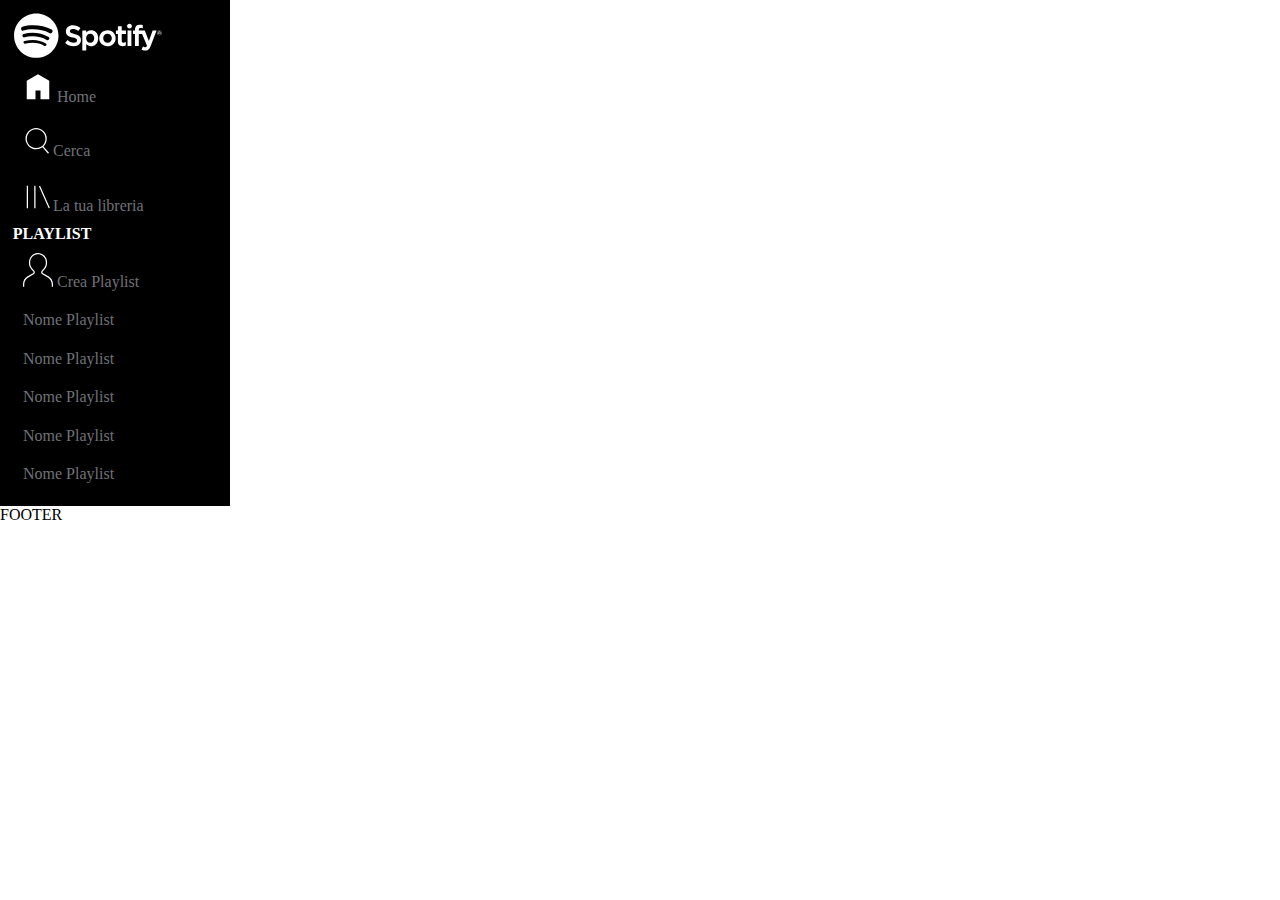
==== index.html @ 9f7e7fe9 "Back to scratch" ====
<!DOCTYPE html>
<html lang="en">
  <head>
    <meta charset="UTF-8" />
    <meta http-equiv="X-UA-Compatible" content="IE=edge" />
    <meta name="viewport" content="width=device-width, initial-scale=1.0" />
    <link rel="stylesheet" href="./css/main.css" />
    <title>Document</title>
  </head>
  <body>
    <!--Side bar-->
    <div class="top">
      <aside>
        <img src="./img/logo.svg" alt="Spotify" />
        <!--Aside navigation-->
        <ul>
          <li><img src="./img/home.svg" alt="" /> Home</li>
          <li><img src="./img/search.svg" alt="" />Cerca</li>
          <li><img src="./img/libreria.svg" alt="" />La tua libreria</li>
        </ul>

        <!--Aside playlist-->
        <h4>PLAYLIST</h4>
        <ul>
          <li>
            <img src="./img/profile.svg" alt="" srcset="" /> Crea Playlist
          </li>
          <li>Nome Playlist</li>
          <li>Nome Playlist</li>
          <li>Nome Playlist</li>
          <li>Nome Playlist</li>
          <li>Nome Playlist</li>
        </ul>
      </aside>

      <!--Content Container-->
      <div class="content-container"></div>
    </div>
    <!--Footer-->
    <div class="bottom">
      <footer><div>FOOTER</div></footer>
    </div>
  </body>
</html>
---- css/main.css ----
* {
  margin: 0;
  padding: 0;
  box-sizing: border-box;
  font-family: Montserrat;
}

body {
  display: flex;
  flex-direction: column;
}

/*Utilities*/
.padding {
  padding: 2%;
}
/*Aside*/

aside {
  width: 230px;
  background-color: black;
  padding: 1%;
}

aside > img {
  width: 150px;
}
aside > ul {
  list-style-type: none;
}
aside ul img {
  width: 30px;
}
aside li {
  color: #707277;
  padding: 5%;
}

aside h4 {
  color: white;
}

/*Header*/

.header-container {
  display: flex;
  background-color: #080b12;
  justify-content: right;
  padding: 1%;
}
.button {
  color: white;
  background-color: black;
  padding: 10px 30px;
  border-radius: 17px;
  font-weight: bold;
}

/*Main*/

.gallery-container {
  flex-grow: 1;
  background-color: #141922;
}

/*Nav bar*/
.nav-list {
  display: flex;
  list-style-type: none;
  justify-content: center;
  padding: 1%;
  color: #73767a;
}

.nav-list > li {
  padding: 6px;
  font-weight: bold;
}
/*Sections*/

section {
  display: flex;
  flex-wrap: wrap;
}
.card {
  background-color: blueviolet;
  margin: 2px;
  width: calc(100% / 6);
  height: 300px;
}

.card img {
  width: 100%;
  height: 100%;
  object-fit: cover;
}

.top {
  flex-grow: 1;
  display: flex;
}
.bottom {
  height: 10vh;
}
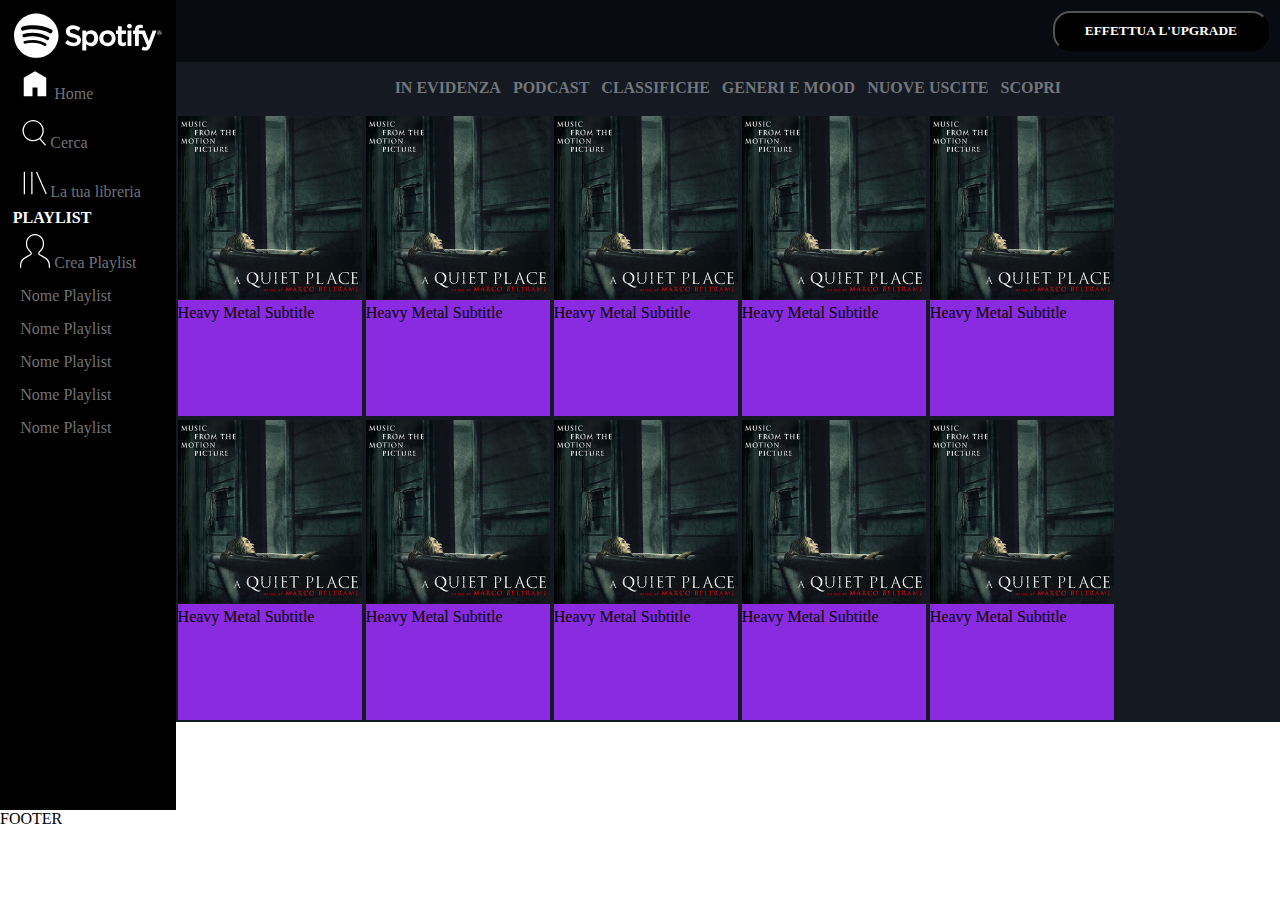
==== commit e2f780f3: "Last change" ====
--- a/index.html
+++ b/index.html
@@ -34,7 +34,90 @@
       </aside>
 
       <!--Content Container-->
-      <div class="content-container"></div>
+      <div class="content-container">
+        <header>
+          <div class="header-container">
+            <button class="button">EFFETTUA L'UPGRADE</button>
+          </div>
+        </header>
+
+        <main>
+          <!--Aside-->
+
+          <div class="gallery-container">
+            <!--Navigation-->
+            <nav>
+              <ul class="nav-list border">
+                <li>IN EVIDENZA</li>
+                <li>PODCAST</li>
+                <li>CLASSIFICHE</li>
+                <li>GENERI E MOOD</li>
+                <li>NUOVE USCITE</li>
+                <li>SCOPRI</li>
+              </ul>
+            </nav>
+
+            <section>
+              <!--Section -->
+              <div class="card">
+                <div><img src="./img/aquietplace.jpeg" alt="" /></div>
+                <span>Heavy Metal</span>
+                <span>Subtitle</span>
+              </div>
+
+              <div class="card">
+                <div><img src="./img/aquietplace.jpeg" alt="" /></div>
+                <span>Heavy Metal</span>
+                <span>Subtitle</span>
+              </div>
+
+              <div class="card">
+                <div><img src="./img/aquietplace.jpeg" alt="" /></div>
+                <span>Heavy Metal</span>
+                <span>Subtitle</span>
+              </div>
+              <div class="card">
+                <div><img src="./img/aquietplace.jpeg" alt="" /></div>
+                <span>Heavy Metal</span>
+                <span>Subtitle</span>
+              </div>
+              <div class="card">
+                <div><img src="./img/aquietplace.jpeg" alt="" /></div>
+                <span>Heavy Metal</span>
+                <span>Subtitle</span>
+              </div>
+              <div class="card">
+                <div><img src="./img/aquietplace.jpeg" alt="" /></div>
+                <span>Heavy Metal</span>
+                <span>Subtitle</span>
+              </div>
+
+              <div class="card">
+                <div><img src="./img/aquietplace.jpeg" alt="" /></div>
+                <span>Heavy Metal</span>
+                <span>Subtitle</span>
+              </div>
+
+              <div class="card">
+                <div><img src="./img/aquietplace.jpeg" alt="" /></div>
+                <span>Heavy Metal</span>
+                <span>Subtitle</span>
+              </div>
+              <div class="card">
+                <div><img src="./img/aquietplace.jpeg" alt="" /></div>
+                <span>Heavy Metal</span>
+                <span>Subtitle</span>
+              </div>
+
+              <div class="card">
+                <div><img src="./img/aquietplace.jpeg" alt="" /></div>
+                <span>Heavy Metal</span>
+                <span>Subtitle</span>
+              </div>
+            </section>
+          </div>
+        </main>
+      </div>
     </div>
     <!--Footer-->
     <div class="bottom">
--- a/css/main.css
+++ b/css/main.css
@@ -8,6 +8,8 @@
 body {
   display: flex;
   flex-direction: column;
+  width: 100%;
+  height: 100vh;
 }
 
 /*Utilities*/
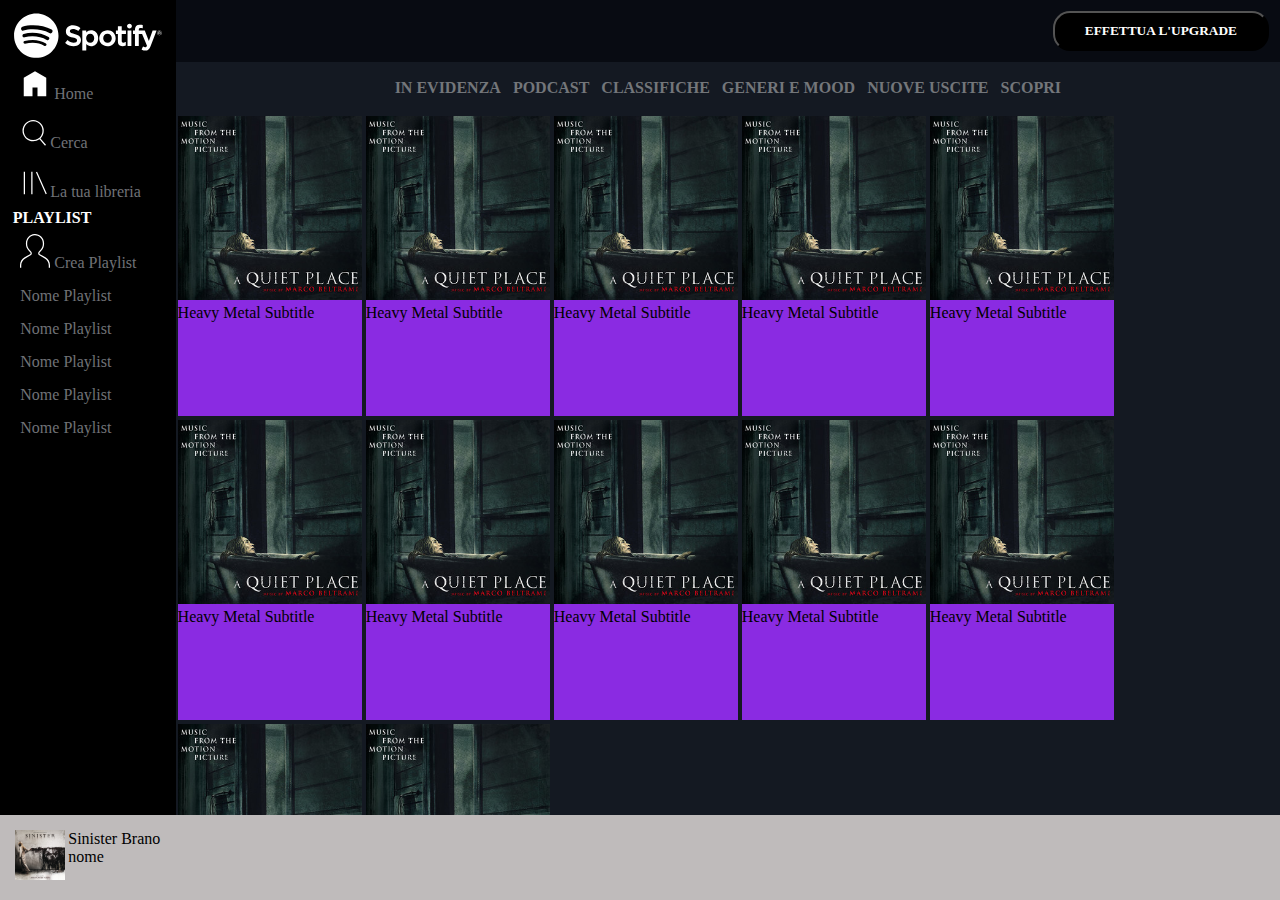
==== commit 40adae6a: "Added overflow" ====
--- a/index.html
+++ b/index.html
@@ -6,6 +6,13 @@
     <meta name="viewport" content="width=device-width, initial-scale=1.0" />
     <link rel="stylesheet" href="./css/main.css" />
     <title>Document</title>
+    <link
+      rel="stylesheet"
+      href="https://cdnjs.cloudflare.com/ajax/libs/font-awesome/6.0.0-beta2/css/all.min.css"
+      integrity="sha512-YWzhKL2whUzgiheMoBFwW8CKV4qpHQAEuvilg9FAn5VJUDwKZZxkJNuGM4XkWuk94WCrrwslk8yWNGmY1EduTA=="
+      crossorigin="anonymous"
+      referrerpolicy="no-referrer"
+    />
   </head>
   <body>
     <!--Side bar-->
@@ -57,7 +64,7 @@
               </ul>
             </nav>
 
-            <section>
+            <section class="albums">
               <!--Section -->
               <div class="card">
                 <div><img src="./img/aquietplace.jpeg" alt="" /></div>
@@ -103,6 +110,17 @@
                 <span>Heavy Metal</span>
                 <span>Subtitle</span>
               </div>
+
+              <div class="card">
+                <div><img src="./img/aquietplace.jpeg" alt="" /></div>
+                <span>Heavy Metal</span>
+                <span>Subtitle</span>
+              </div>
+              <div class="card">
+                <div><img src="./img/aquietplace.jpeg" alt="" /></div>
+                <span>Heavy Metal</span>
+                <span>Subtitle</span>
+              </div>
               <div class="card">
                 <div><img src="./img/aquietplace.jpeg" alt="" /></div>
                 <span>Heavy Metal</span>
@@ -121,7 +139,35 @@
     </div>
     <!--Footer-->
     <div class="bottom">
-      <footer><div>FOOTER</div></footer>
+      <!--Left-items-->
+      <div class="left-items">
+        <ul>
+          <li><img src="./img/sinister.jpeg" alt="" /></li>
+          <li>Sinister Brano nome</li>
+          <li>
+            <i class="fa-regular fa-heart"></i>
+          </li>
+          <li>
+            <i class="fa-regular fa-folder"></i>
+          </li>
+        </ul>
+      </div>
+
+      <!--Middle items-->
+      <div class="middle-items">
+        <div class="player-bar">
+          <div></div>
+        </div>
+      </div>
+
+      <!--Right items-->
+      <div class="right-items">
+        <ul>
+          <li><i class="fa-solid fa-bars"></i></li>
+          <li><i class="fa-solid fa-desktop"></i></li>
+          <li><i class="fa-solid fa-volume-high"></i></li>
+        </ul>
+      </div>
     </div>
   </body>
 </html>
--- a/css/main.css
+++ b/css/main.css
@@ -98,9 +98,44 @@
 }
 
 .top {
-  flex-grow: 1;
+  height: calc (100% - 100px);
+  display: flex;
+  overflow: auto;
+}
+
+/*bottom*/
+.bottom {
+  height: 100px;
+  background-color: rgba(189, 185, 185, 0.973);
+  padding: 1%;
+  display: flex;
+  justify-content: space-between;
+}
+
+.bottom ul {
+  display: flex;
+  list-style-type: none;
+}
+
+.bottom li {
+  padding: 1%;
+}
+
+.bottom img {
+  width: 50px;
+}
+
+/*left-items*/
+.left-items {
   display: flex;
 }
-.bottom {
-  height: 10vh;
+
+/*middle-items*/
+.middle-items {
+  display: flex;
 }
+
+/*right-items*/
+.right-items {
+  display: flex;
+}
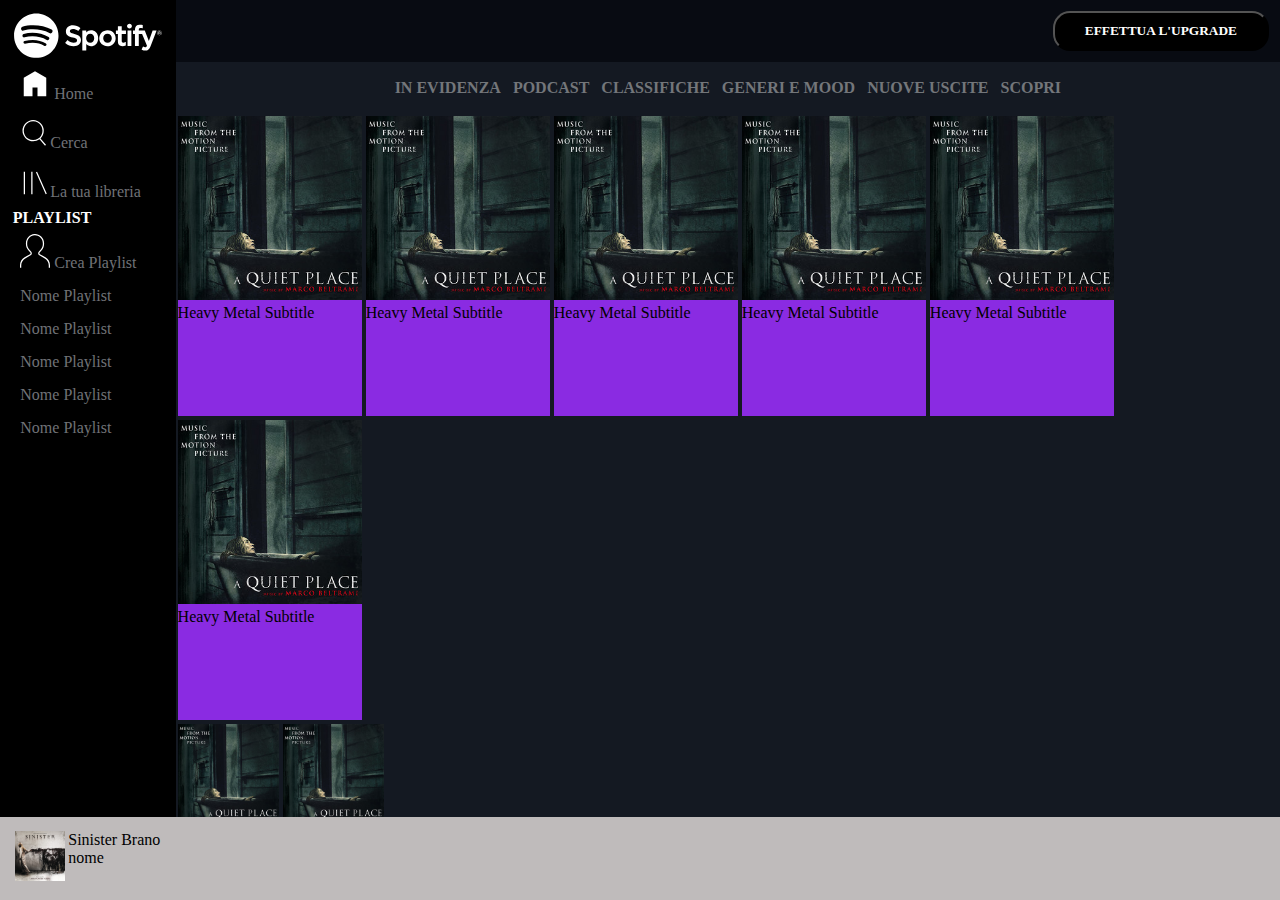
==== commit 6ef6169a: "Fixed scrolling part" ====
--- a/index.html
+++ b/index.html
@@ -15,8 +15,9 @@
     />
   </head>
   <body>
-    <!--Side bar-->
+    <!--Top-part-->
     <div class="top">
+      <!--Aside-->
       <aside>
         <img src="./img/logo.svg" alt="Spotify" />
         <!--Aside navigation-->
@@ -41,58 +42,30 @@
       </aside>
 
       <!--Content Container-->
-      <div class="content-container">
+      <div class="right-side">
         <header>
           <div class="header-container">
             <button class="button">EFFETTUA L'UPGRADE</button>
           </div>
         </header>
 
-        <main>
-          <!--Aside-->
+        <div class="gallery-container">
+          <!--Navigation-->
+          <nav>
+            <ul class="nav-list border">
+              <li>IN EVIDENZA</li>
+              <li>PODCAST</li>
+              <li>CLASSIFICHE</li>
+              <li>GENERI E MOOD</li>
+              <li>NUOVE USCITE</li>
+              <li>SCOPRI</li>
+            </ul>
+          </nav>
 
-          <div class="gallery-container">
-            <!--Navigation-->
-            <nav>
-              <ul class="nav-list border">
-                <li>IN EVIDENZA</li>
-                <li>PODCAST</li>
-                <li>CLASSIFICHE</li>
-                <li>GENERI E MOOD</li>
-                <li>NUOVE USCITE</li>
-                <li>SCOPRI</li>
-              </ul>
-            </nav>
-
-            <section class="albums">
-              <!--Section -->
-              <div class="card">
-                <div><img src="./img/aquietplace.jpeg" alt="" /></div>
-                <span>Heavy Metal</span>
-                <span>Subtitle</span>
-              </div>
-
-              <div class="card">
-                <div><img src="./img/aquietplace.jpeg" alt="" /></div>
-                <span>Heavy Metal</span>
-                <span>Subtitle</span>
-              </div>
-
-              <div class="card">
-                <div><img src="./img/aquietplace.jpeg" alt="" /></div>
-                <span>Heavy Metal</span>
-                <span>Subtitle</span>
-              </div>
-              <div class="card">
-                <div><img src="./img/aquietplace.jpeg" alt="" /></div>
-                <span>Heavy Metal</span>
-                <span>Subtitle</span>
-              </div>
-              <div class="card">
-                <div><img src="./img/aquietplace.jpeg" alt="" /></div>
-                <span>Heavy Metal</span>
-                <span>Subtitle</span>
-              </div>
+          <!--Section -->
+          <section class="albums">
+            <!--section 1-->
+            <section class="flex">
               <div class="card">
                 <div><img src="./img/aquietplace.jpeg" alt="" /></div>
                 <span>Heavy Metal</span>
@@ -116,11 +89,7 @@
                 <span>Heavy Metal</span>
                 <span>Subtitle</span>
               </div>
-              <div class="card">
-                <div><img src="./img/aquietplace.jpeg" alt="" /></div>
-                <span>Heavy Metal</span>
-                <span>Subtitle</span>
-              </div>
+
               <div class="card">
                 <div><img src="./img/aquietplace.jpeg" alt="" /></div>
                 <span>Heavy Metal</span>
@@ -133,8 +102,36 @@
                 <span>Subtitle</span>
               </div>
             </section>
-          </div>
-        </main>
+
+            <!--section 2-->
+            <section class="flex">
+              <div class="card">
+                <div><img src="./img/aquietplace.jpeg" alt="" /></div>
+                <span>Heavy Metal</span>
+                <span>Subtitle</span>
+              </div>
+
+              <div class="card">
+                <div><img src="./img/aquietplace.jpeg" alt="" /></div>
+                <span>Heavy Metal</span>
+                <span>Subtitle</span>
+              </div>
+            </section>
+            <!--section 3-->
+            <section class="flex">
+              <div class="card">
+                <div><img src="./img/aquietplace.jpeg" alt="" /></div>
+                <span>Heavy Metal</span>
+                <span>Subtitle</span>
+              </div>
+              <div class="card">
+                <div><img src="./img/aquietplace.jpeg" alt="" /></div>
+                <span>Heavy Metal</span>
+                <span>Subtitle</span>
+              </div>
+            </section>
+          </section>
+        </div>
       </div>
     </div>
     <!--Footer-->
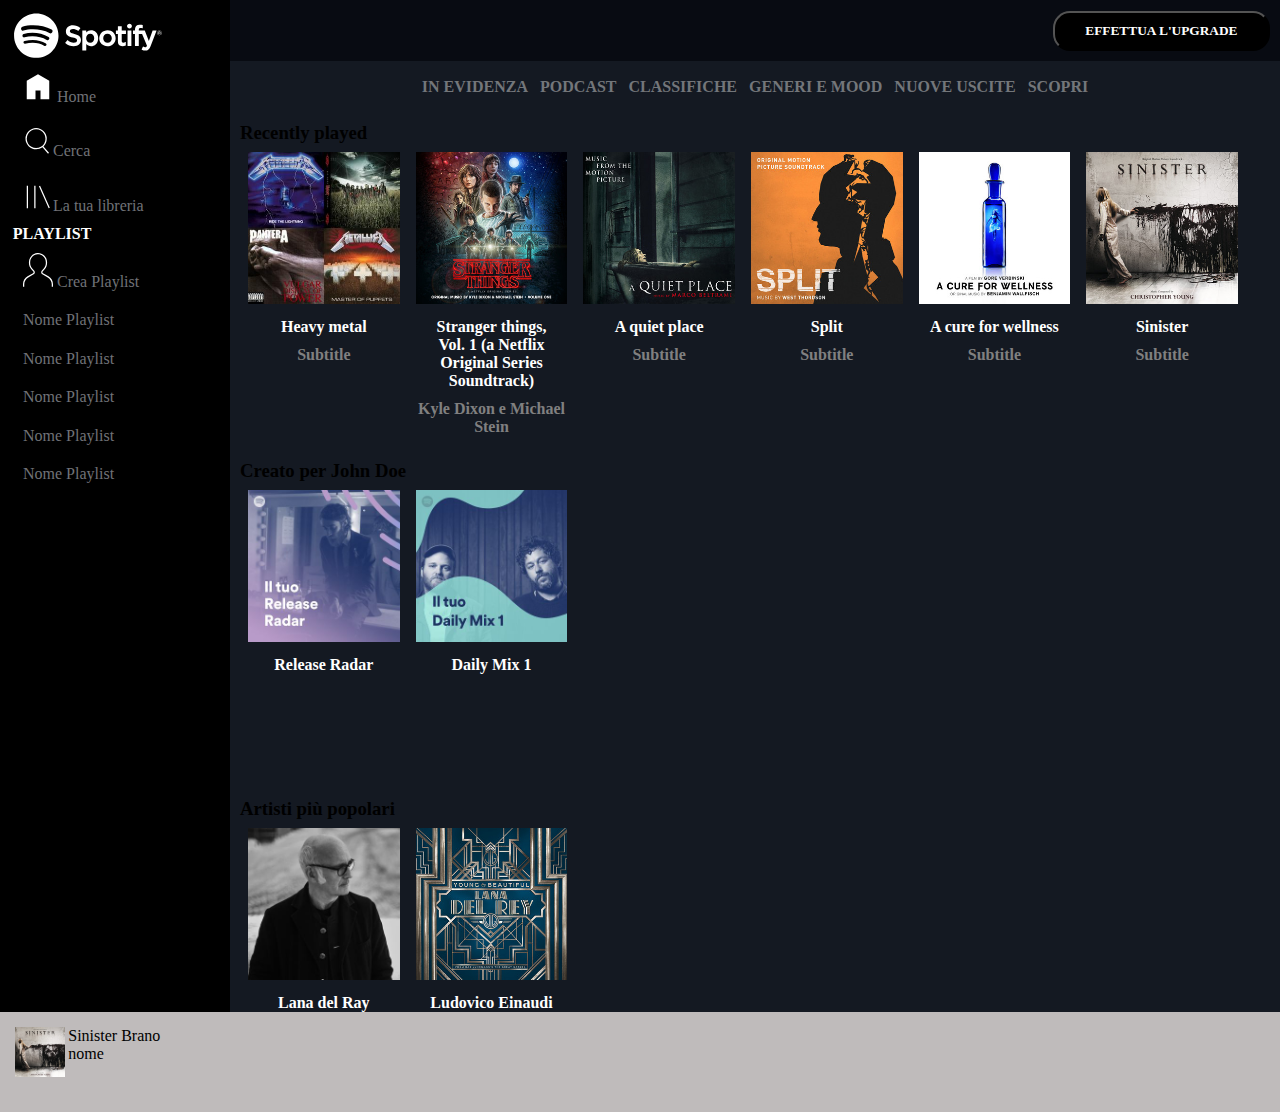
==== commit 00144b0f: "Added new images" ====
--- a/index.html
+++ b/index.html
@@ -62,72 +62,99 @@
             </ul>
           </nav>
 
-          <!--Section -->
+          <!--Sections -->
           <section class="albums">
             <!--section 1-->
+            <h3>Recently played</h3>
             <section class="flex">
               <div class="card">
-                <div><img src="./img/aquietplace.jpeg" alt="" /></div>
-                <span>Heavy Metal</span>
-                <span>Subtitle</span>
+                <div><img src="./img/metal_lifting.jpg" alt="" /></div>
+                <ul>
+                  <li>Heavy metal</li>
+                  <li>Subtitle</li>
+                </ul>
+              </div>
+
+              <div class="card">
+                <div><img src="./img/stranger.jpeg" alt="" /></div>
+                <ul>
+                  <li>
+                    Stranger things, Vol. 1 (a Netflix Original Series
+                    Soundtrack)
+                  </li>
+                  <li>Kyle Dixon e Michael Stein</li>
+                </ul>
               </div>
 
               <div class="card">
                 <div><img src="./img/aquietplace.jpeg" alt="" /></div>
-                <span>Heavy Metal</span>
-                <span>Subtitle</span>
+                <ul>
+                  <li>A quiet place</li>
+                  <li>Subtitle</li>
+                </ul>
               </div>
 
               <div class="card">
-                <div><img src="./img/aquietplace.jpeg" alt="" /></div>
-                <span>Heavy Metal</span>
-                <span>Subtitle</span>
+                <div><img src="./img/split.jpeg" alt="" /></div>
+                <ul>
+                  <li>Split</li>
+                  <li>Subtitle</li>
+                </ul>
               </div>
 
               <div class="card">
-                <div><img src="./img/aquietplace.jpeg" alt="" /></div>
-                <span>Heavy Metal</span>
-                <span>Subtitle</span>
+                <div><img src="./img/cure.jpeg" alt="" /></div>
+                <ul>
+                  <li>A cure for wellness</li>
+                  <li>Subtitle</li>
+                </ul>
               </div>
 
               <div class="card">
-                <div><img src="./img/aquietplace.jpeg" alt="" /></div>
-                <span>Heavy Metal</span>
-                <span>Subtitle</span>
-              </div>
-
-              <div class="card">
-                <div><img src="./img/aquietplace.jpeg" alt="" /></div>
-                <span>Heavy Metal</span>
-                <span>Subtitle</span>
+                <div><img src="./img/sinister.jpeg" alt="" /></div>
+                <ul>
+                  <li>Sinister</li>
+                  <li>Subtitle</li>
+                </ul>
               </div>
             </section>
 
             <!--section 2-->
+            <h3>Creato per John Doe</h3>
             <section class="flex">
               <div class="card">
-                <div><img src="./img/aquietplace.jpeg" alt="" /></div>
-                <span>Heavy Metal</span>
-                <span>Subtitle</span>
+                <div><img src="./img/radar.jpeg" alt="" /></div>
+                <ul>
+                  <li>Release Radar</li>
+                  <li></li>
+                </ul>
               </div>
 
               <div class="card">
-                <div><img src="./img/aquietplace.jpeg" alt="" /></div>
-                <span>Heavy Metal</span>
-                <span>Subtitle</span>
+                <div><img src="./img/mixdaily.jpeg" alt="" /></div>
+                <ul>
+                  <li>Daily Mix 1</li>
+                  <li></li>
+                </ul>
               </div>
             </section>
+
             <!--section 3-->
+            <h3>Artisti più popolari</h3>
             <section class="flex">
               <div class="card">
-                <div><img src="./img/aquietplace.jpeg" alt="" /></div>
-                <span>Heavy Metal</span>
-                <span>Subtitle</span>
+                <div><img src="./img/einaudi.jpeg" alt="" /></div>
+                <ul>
+                  <li>Lana del Ray</li>
+                  <li></li>
+                </ul>
               </div>
               <div class="card">
-                <div><img src="./img/aquietplace.jpeg" alt="" /></div>
-                <span>Heavy Metal</span>
-                <span>Subtitle</span>
+                <div><img src="./img/youg.jpeg" alt="" /></div>
+                <ul>
+                  <li>Ludovico Einaudi</li>
+                  <li></li>
+                </ul>
               </div>
             </section>
           </section>
--- a/css/main.css
+++ b/css/main.css
@@ -13,8 +13,19 @@
 }
 
 /*Utilities*/
+.flex {
+  display: flex;
+  flex-wrap: wrap;
+}
+
 .padding {
   padding: 2%;
+}
+
+/*Top*/
+.top {
+  height: calc (100% - 100px);
+  display: flex;
 }
 /*Aside*/
 
@@ -22,6 +33,7 @@
   width: 230px;
   background-color: black;
   padding: 1%;
+  flex-shrink: 0;
 }
 
 aside > img {
@@ -42,6 +54,8 @@
   color: white;
 }
 
+/*Right-container*/
+
 /*Header*/
 
 .header-container {
@@ -58,11 +72,11 @@
   font-weight: bold;
 }
 
-/*Main*/
+/*Main gallery*/
 
 .gallery-container {
-  flex-grow: 1;
   background-color: #141922;
+  overflow: hidden;
 }
 
 /*Nav bar*/
@@ -80,15 +94,25 @@
 }
 /*Sections*/
 
-section {
-  display: flex;
-  flex-wrap: wrap;
+.card {
+  margin: 8px;
+  width: calc(100% / 6 - 20px);
+  height: 300px;
+  text-align: center;
 }
-.card {
-  background-color: blueviolet;
-  margin: 2px;
-  width: calc(100% / 6);
-  height: 300px;
+
+.card ul {
+  list-style-type: none;
+}
+
+.card li:first-child {
+  color: white;
+  font-weight: bold;
+  padding: 10px;
+}
+.card li:last-child {
+  color: gray;
+  font-weight: 600;
 }
 
 .card img {
@@ -97,10 +121,11 @@
   object-fit: cover;
 }
 
-.top {
-  height: calc (100% - 100px);
-  display: flex;
-  overflow: auto;
+.albums {
+  max-height: 100vh;
+  flex-wrap: wrap;
+  overflow-y: auto;
+  padding: 10px;
 }
 
 /*bottom*/
@@ -110,6 +135,7 @@
   padding: 1%;
   display: flex;
   justify-content: space-between;
+  flex-shrink: 0;
 }
 
 .bottom ul {
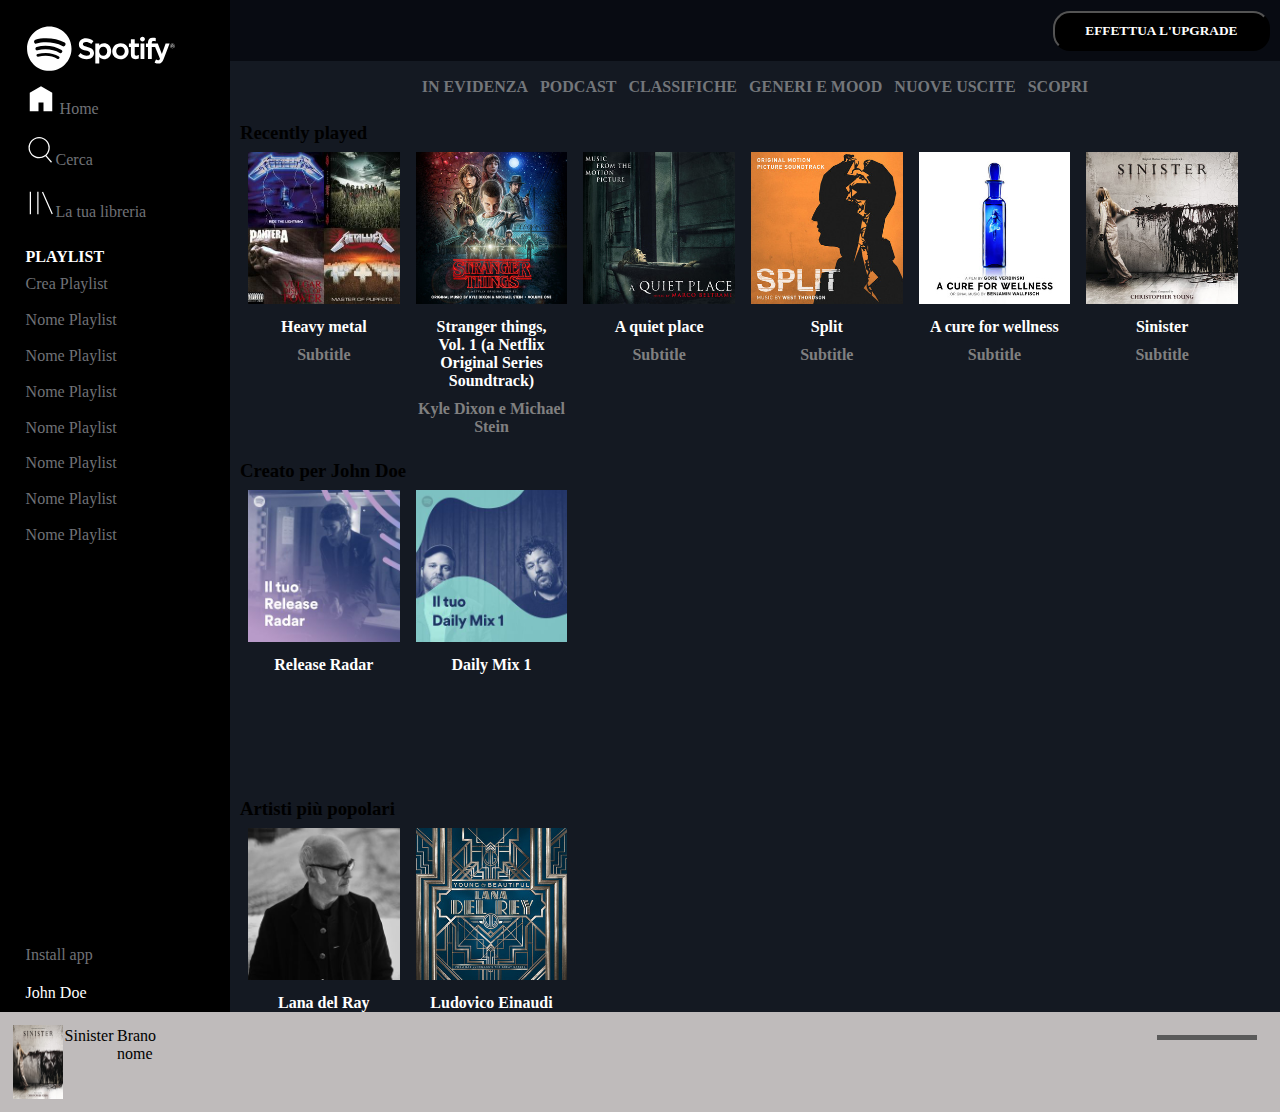
==== commit 7d924954: "Setting playbar" ====
--- a/index.html
+++ b/index.html
@@ -18,7 +18,7 @@
     <!--Top-part-->
     <div class="top">
       <!--Aside-->
-      <aside>
+      <aside class="aside-top">
         <img src="./img/logo.svg" alt="Spotify" />
         <!--Aside navigation-->
         <ul>
@@ -30,15 +30,23 @@
         <!--Aside playlist-->
         <h4>PLAYLIST</h4>
         <ul>
-          <li>
-            <img src="./img/profile.svg" alt="" srcset="" /> Crea Playlist
-          </li>
-          <li>Nome Playlist</li>
-          <li>Nome Playlist</li>
-          <li>Nome Playlist</li>
-          <li>Nome Playlist</li>
-          <li>Nome Playlist</li>
-        </ul>
+          <li><i class="fas fa-plus-square"></i> Crea Playlist</li>
+          <li>Nome Playlist</li>
+          <li>Nome Playlist</li>
+          <li>Nome Playlist</li>
+          <li>Nome Playlist</li>
+          <li>Nome Playlist</li>
+          <li>Nome Playlist</li>
+          <li>Nome Playlist</li>
+        </ul>
+
+        <!--Aside bottom-->
+        <div class="aside-bottom">
+          <ul>
+            <li>Install app</li>
+            <li><i class="fas fa-user-circle"></i>John Doe</li>
+          </ul>
+        </div>
       </aside>
 
       <!--Content Container-->
@@ -166,8 +174,9 @@
       <!--Left-items-->
       <div class="left-items">
         <ul>
-          <li><img src="./img/sinister.jpeg" alt="" /></li>
-          <li>Sinister Brano nome</li>
+          <img src="./img/sinister.jpeg" alt="" />
+          <li>Sinister</li>
+          <li>Brano nome</li>
           <li>
             <i class="fa-regular fa-heart"></i>
           </li>
@@ -179,9 +188,14 @@
 
       <!--Middle items-->
       <div class="middle-items">
-        <div class="player-bar">
-          <div></div>
-        </div>
+        <ul>
+          <li><i class="fas fa-random"></i></li>
+          <li><i class="fas fa-step-backward"></i></li>
+          <li><i class="far fa-play-circle"></i></li>
+          <li><i class="fas fa-step-forward"></i></li>
+          <li><i class="fas fa-redo"></i></li>
+        </ul>
+        <div class="player-bar"></div>
       </div>
 
       <!--Right items-->
@@ -191,6 +205,7 @@
           <li><i class="fa-solid fa-desktop"></i></li>
           <li><i class="fa-solid fa-volume-high"></i></li>
         </ul>
+        <div class="bar"></div>
       </div>
     </div>
   </body>
--- a/css/main.css
+++ b/css/main.css
@@ -29,31 +29,47 @@
 }
 /*Aside*/
 
-aside {
+.aside-top {
   width: 230px;
   background-color: black;
-  padding: 1%;
   flex-shrink: 0;
+  padding: 2%;
+  position: relative;
 }
 
-aside > img {
+.aside-top > img {
   width: 150px;
 }
-aside > ul {
+.aside-top > ul {
   list-style-type: none;
 }
-aside ul img {
+.aside-top ul img {
   width: 30px;
 }
-aside li {
+.aside-top li {
   color: #707277;
-  padding: 5%;
+  padding: 5% 0;
 }
 
-aside h4 {
+.aside-top h4 {
+  color: white;
+  padding-top: 10%;
+}
+
+.aside-bottom {
+  width: 200px;
+  color: white;
+  position: absolute;
+  bottom: 0;
+}
+
+.aside-bottom ul {
+  list-style: none;
+}
+
+.aside-bottom li:last-child {
   color: white;
 }
-
 /*Right-container*/
 
 /*Header*/
@@ -159,9 +175,24 @@
 /*middle-items*/
 .middle-items {
   display: flex;
+  padding: 10px;
+}
+
+.middle-items li {
+  padding: 10px;
 }
 
 /*right-items*/
 .right-items {
   display: flex;
+  padding: 10px;
 }
+
+.right-items li {
+  padding: 10px;
+}
+.bar {
+  width: 100px;
+  height: 5px;
+  background-color: #5a5a5a;
+}
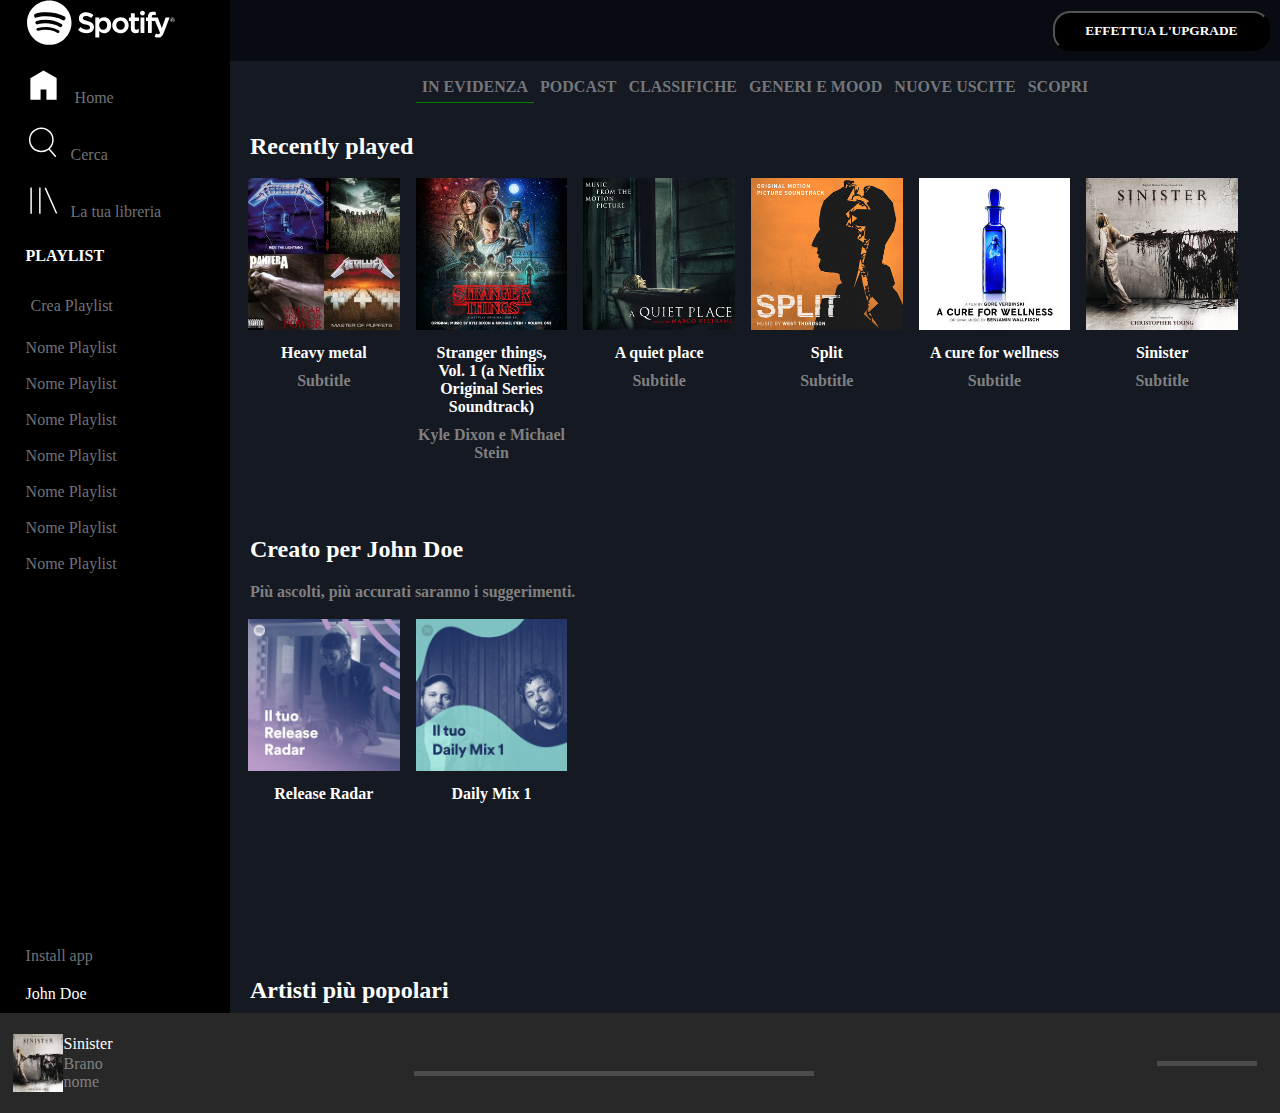
==== commit 3fe4e3b7: "Adding hover" ====
--- a/index.html
+++ b/index.html
@@ -19,7 +19,7 @@
     <div class="top">
       <!--Aside-->
       <aside class="aside-top">
-        <img src="./img/logo.svg" alt="Spotify" />
+        <img class="logo" src="./img/logo.svg" alt="Spotify" />
         <!--Aside navigation-->
         <ul>
           <li><img src="./img/home.svg" alt="" /> Home</li>
@@ -73,7 +73,7 @@
           <!--Sections -->
           <section class="albums">
             <!--section 1-->
-            <h3>Recently played</h3>
+            <h2>Recently played</h2>
             <section class="flex">
               <div class="card">
                 <div><img src="./img/metal_lifting.jpg" alt="" /></div>
@@ -128,10 +128,13 @@
             </section>
 
             <!--section 2-->
-            <h3>Creato per John Doe</h3>
+            <h2>Creato per John Doe</h2>
+            <h4>Più ascolti, più accurati saranno i suggerimenti.</h4>
             <section class="flex">
               <div class="card">
-                <div><img src="./img/radar.jpeg" alt="" /></div>
+                <div>
+                  <img src="./img/radar.jpeg" alt="" />
+                </div>
                 <ul>
                   <li>Release Radar</li>
                   <li></li>
@@ -148,8 +151,9 @@
             </section>
 
             <!--section 3-->
-            <h3>Artisti più popolari</h3>
-            <section class="flex">
+            <h2>Artisti più popolari</h2>
+            <h4>Più ascolti, più accurati saranno i suggerimenti.</h4>
+            <section class="third-section flex">
               <div class="card">
                 <div><img src="./img/einaudi.jpeg" alt="" /></div>
                 <ul>
@@ -169,21 +173,17 @@
         </div>
       </div>
     </div>
-    <!--Footer-->
+    <!--Bottom-->
     <div class="bottom">
       <!--Left-items-->
       <div class="left-items">
-        <ul>
-          <img src="./img/sinister.jpeg" alt="" />
+        <img src="./img/sinister.jpeg" alt="" />
+        <ul>
           <li>Sinister</li>
           <li>Brano nome</li>
-          <li>
-            <i class="fa-regular fa-heart"></i>
-          </li>
-          <li>
-            <i class="fa-regular fa-folder"></i>
-          </li>
-        </ul>
+        </ul>
+        <i class="fa-regular fa-heart"></i>
+        <i class="fa-regular fa-folder"></i>
       </div>
 
       <!--Middle items-->
@@ -204,8 +204,8 @@
           <li><i class="fa-solid fa-bars"></i></li>
           <li><i class="fa-solid fa-desktop"></i></li>
           <li><i class="fa-solid fa-volume-high"></i></li>
-        </ul>
-        <div class="bar"></div>
+          <li><div class="bar"></div></li>
+        </ul>
       </div>
     </div>
   </body>
--- a/css/main.css
+++ b/css/main.css
@@ -15,11 +15,6 @@
 /*Utilities*/
 .flex {
   display: flex;
-  flex-wrap: wrap;
-}
-
-.padding {
-  padding: 2%;
 }
 
 /*Top*/
@@ -33,22 +28,34 @@
   width: 230px;
   background-color: black;
   flex-shrink: 0;
-  padding: 2%;
+  padding: 0 2%;
   position: relative;
 }
 
-.aside-top > img {
+.logo {
   width: 150px;
+  padding-bottom: 10px;
 }
 .aside-top > ul {
   list-style-type: none;
 }
 .aside-top ul img {
-  width: 30px;
+  width: 45px;
+  padding-right: 10px;
+}
+
+.fa-plus-square {
+  font-size: 40px;
+  padding-right: 5px;
 }
 .aside-top li {
   color: #707277;
   padding: 5% 0;
+}
+
+.aside-top li:hover,
+.aside-bottom li:hover {
+  color: white;
 }
 
 .aside-top h4 {
@@ -87,6 +94,9 @@
   border-radius: 17px;
   font-weight: bold;
 }
+.button:hover {
+  transform: scale(1.2);
+}
 
 /*Main gallery*/
 
@@ -95,7 +105,7 @@
   overflow: hidden;
 }
 
-/*Nav bar*/
+/*Navigation*/
 .nav-list {
   display: flex;
   list-style-type: none;
@@ -108,7 +118,33 @@
   padding: 6px;
   font-weight: bold;
 }
+
+.nav-list > li:hover {
+  color: white;
+}
+
+.nav-list li:first-child {
+  border-bottom: 1px solid green;
+}
 /*Sections*/
+.albums {
+  max-height: 100vh;
+  flex-wrap: wrap;
+  overflow-y: auto;
+  padding: 10px;
+}
+
+.albums section {
+  padding-bottom: 40px;
+}
+.albums h2 {
+  color: white;
+  padding: 10px;
+}
+.albums h4 {
+  color: gray;
+  padding: 10px;
+}
 
 .card {
   margin: 8px;
@@ -137,21 +173,24 @@
   object-fit: cover;
 }
 
-.albums {
-  max-height: 100vh;
-  flex-wrap: wrap;
-  overflow-y: auto;
-  padding: 10px;
-}
-
-/*bottom*/
+.card img:hover {
+  filter: opacity(0.8);
+}
+
+.third-section img {
+  border-radius: 50%;
+}
+
+/*Bottom*/
 .bottom {
   height: 100px;
-  background-color: rgba(189, 185, 185, 0.973);
-  padding: 1%;
+  background-color: #282828;
   display: flex;
   justify-content: space-between;
+  align-items: center;
   flex-shrink: 0;
+  color: white;
+  padding: 1%;
 }
 
 .bottom ul {
@@ -172,20 +211,37 @@
   display: flex;
 }
 
+.left-items ul {
+  display: flex;
+  flex-direction: column;
+}
+
+.left-items li:last-child {
+  color: gray;
+}
 /*middle-items*/
-.middle-items {
-  display: flex;
-  padding: 10px;
-}
-
 .middle-items li {
-  padding: 10px;
+  display: flex;
+}
+
+.middle-items ul {
+  display: flex;
+  justify-content: center;
+}
+
+.middle-items li {
+  padding: 10px;
+}
+
+.player-bar {
+  width: 400px;
+  height: 5px;
+  background-color: #4c4c4c;
 }
 
 /*right-items*/
 .right-items {
   display: flex;
-  padding: 10px;
 }
 
 .right-items li {
@@ -194,5 +250,6 @@
 .bar {
   width: 100px;
   height: 5px;
-  background-color: #5a5a5a;
-}
+  background-color: #4c4c4c;
+  align-items: center;
+}
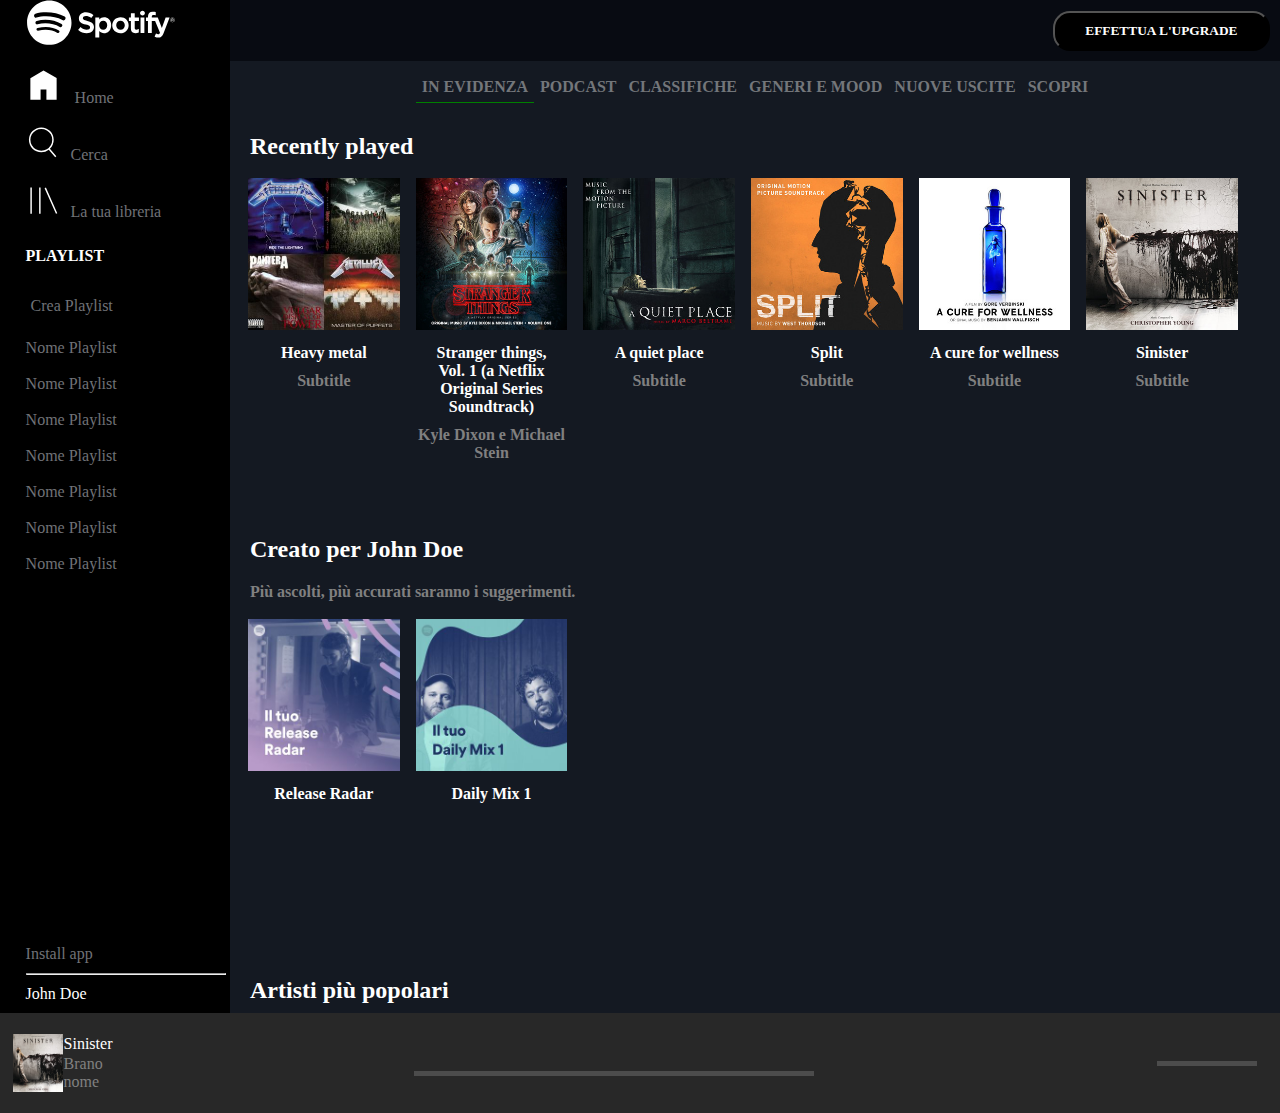
==== commit ba7cc425: "Attempting debug" ====
--- a/index.html
+++ b/index.html
@@ -44,6 +44,7 @@
         <div class="aside-bottom">
           <ul>
             <li>Install app</li>
+            <hr />
             <li><i class="fas fa-user-circle"></i>John Doe</li>
           </ul>
         </div>
--- a/css/main.css
+++ b/css/main.css
@@ -15,6 +15,7 @@
 /*Utilities*/
 .flex {
   display: flex;
+  flex-wrap: wrap;
 }
 
 /*Top*/
@@ -253,3 +254,11 @@
   background-color: #4c4c4c;
   align-items: center;
 }
+
+/*Media query*/
+@media screen and (max-width: 500px) {
+  .albums section {
+    display: flex;
+    flex-wrap: wrap;
+  }
+}
